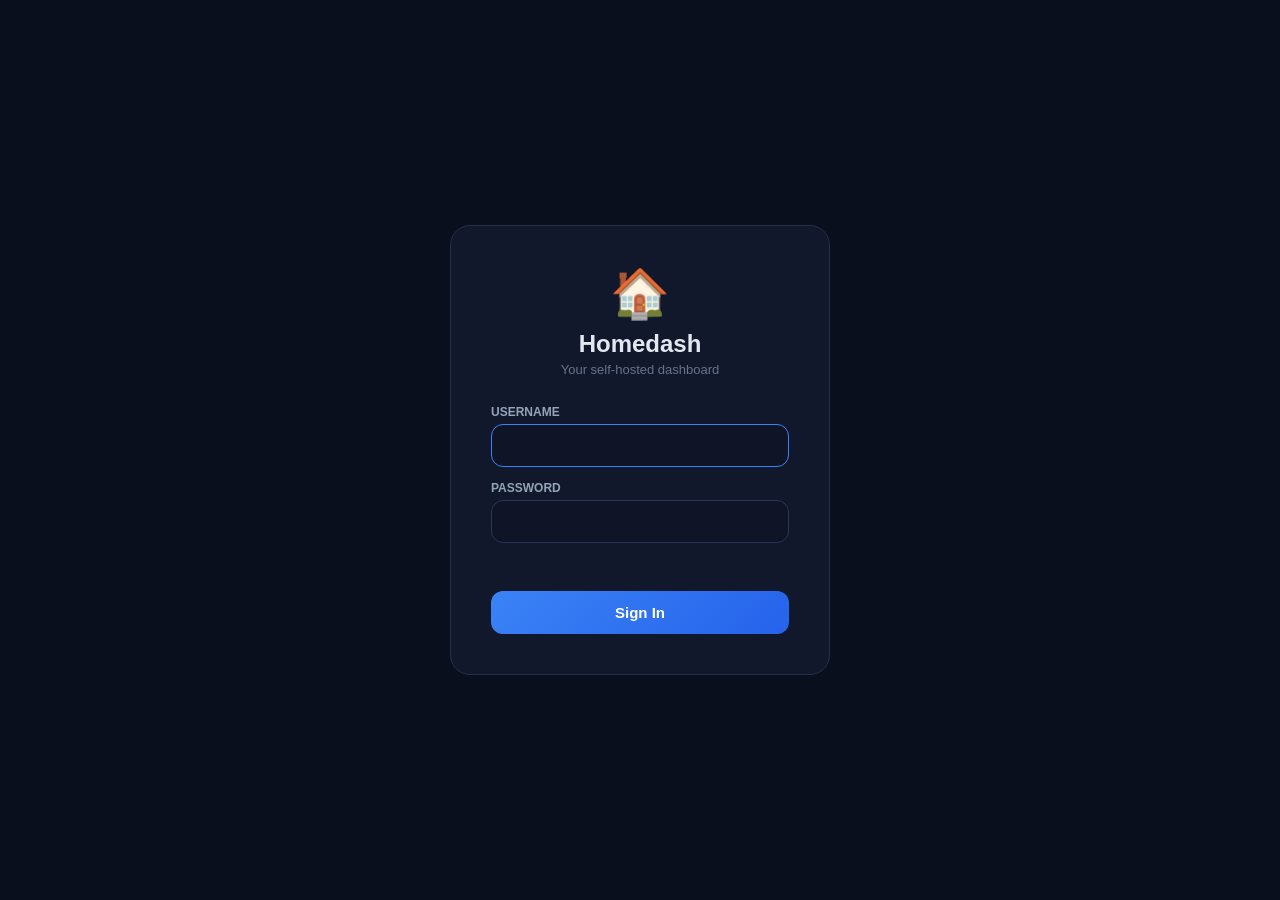
==== static/login.html @ 4eaf0ca2 "v0.1.0 - Initial release - Dashboard with service cards grouped by category - Auto-discovery: Docker" ====
<!DOCTYPE html>
<html lang="en">
<head>
<meta charset="UTF-8"><meta name="viewport" content="width=device-width,initial-scale=1">
<title>Homedash — Login</title>
<link rel="icon" href="/static/favicon.svg">
<style>
*{margin:0;padding:0;box-sizing:border-box}
body{min-height:100vh;display:flex;align-items:center;justify-content:center;background:#0a0f1e;font-family:-apple-system,BlinkMacSystemFont,'Segoe UI',Roboto,sans-serif;color:#e2e8f0}
.login-box{background:#11182b;border:1px solid #24304d;border-radius:20px;padding:40px;width:min(380px,90%);text-align:center}
.logo{font-size:48px;margin-bottom:8px}
h1{font-size:24px;font-weight:700;margin-bottom:4px}
.subtitle{color:#64748b;font-size:13px;margin-bottom:28px}
.form{display:grid;gap:14px;text-align:left}
label{display:grid;gap:5px;font-size:12px;color:#94a3b8;text-transform:uppercase;font-weight:600}
input{background:#0f1527;border:1px solid #2a3654;border-radius:12px;padding:12px 14px;color:#eef2ff;font-size:15px;outline:none;transition:border .2s}
input:focus{border-color:#3b82f6}
button{background:linear-gradient(135deg,#3b82f6,#2563eb);color:#fff;border:0;border-radius:12px;padding:13px;font-size:15px;font-weight:600;cursor:pointer;transition:opacity .2s}
button:hover{opacity:.9}
.error{color:#fca5a5;font-size:13px;min-height:20px}
</style>
</head>
<body>
<div class="login-box">
  <div class="logo">🏠</div>
  <h1>Homedash</h1>
  <p class="subtitle">Your self-hosted dashboard</p>
  <form class="form" id="login-form">
    <label>Username<input id="username" required autofocus /></label>
    <label>Password<input id="password" type="password" required /></label>
    <div class="error" id="error"></div>
    <button type="submit">Sign In</button>
  </form>
</div>
<script>
document.getElementById('login-form').addEventListener('submit', async (e) => {
  e.preventDefault();
  const res = await fetch('/api/login', {method:'POST', headers:{'Content-Type':'application/json'}, body:JSON.stringify({username:document.getElementById('username').value, password:document.getElementById('password').value})});
  if (!res.ok) { document.getElementById('error').textContent = 'Invalid credentials'; return; }
  const data = await res.json();
  localStorage.setItem('homedash_token', data.token);
  location.href = '/';
});
if (localStorage.getItem('homedash_token')) location.href = '/';
</script>
</body>
</html>
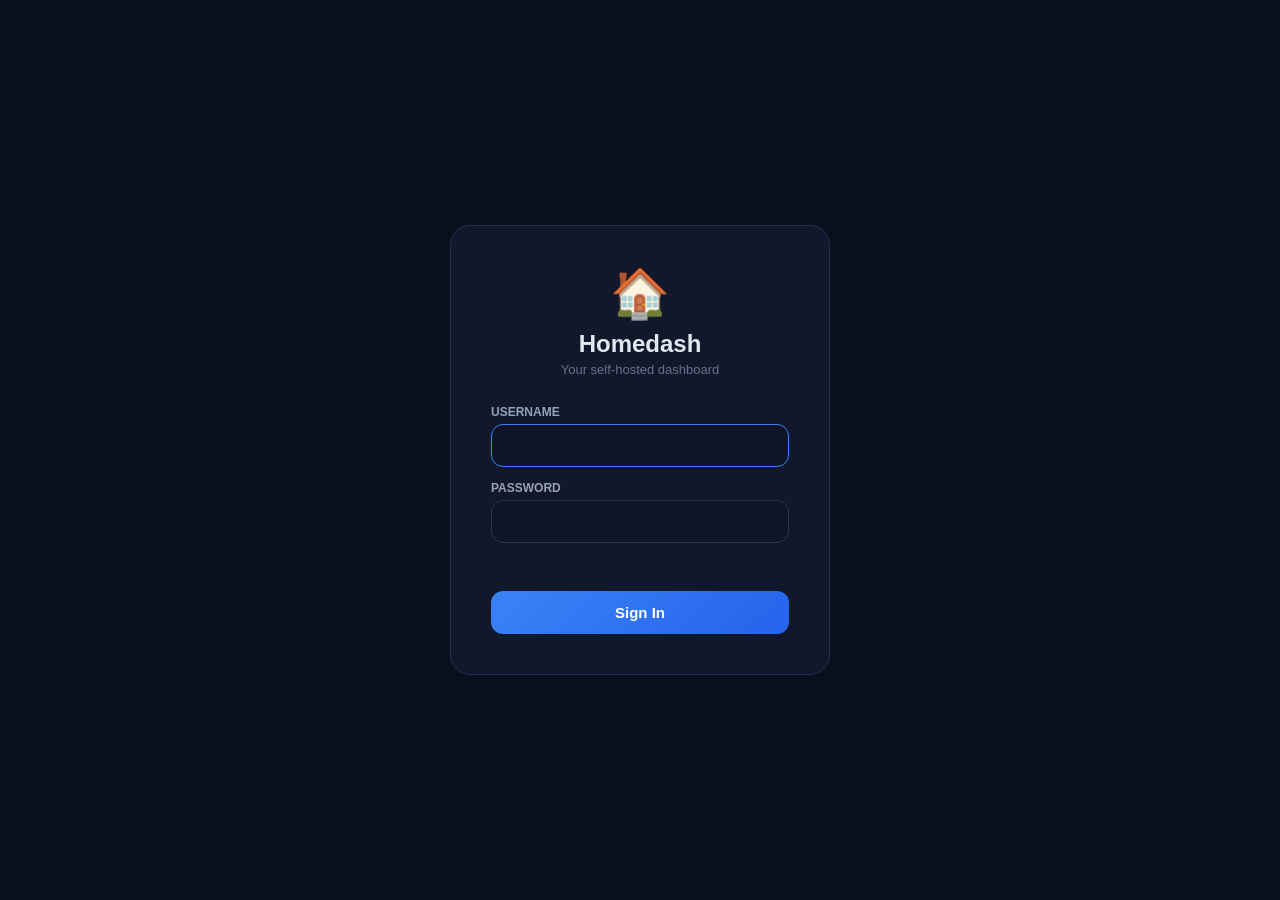
==== commit 091a3530: "feat(security): harden auth and integration secrets" ====
--- a/static/login.html
+++ b/static/login.html
@@ -35,13 +35,11 @@
 <script>
 document.getElementById('login-form').addEventListener('submit', async (e) => {
   e.preventDefault();
-  const res = await fetch('/api/login', {method:'POST', headers:{'Content-Type':'application/json'}, body:JSON.stringify({username:document.getElementById('username').value, password:document.getElementById('password').value})});
+  const res = await fetch('/api/login', {method:'POST', credentials:'same-origin', headers:{'Content-Type':'application/json'}, body:JSON.stringify({username:document.getElementById('username').value, password:document.getElementById('password').value})});
   if (!res.ok) { document.getElementById('error').textContent = 'Invalid credentials'; return; }
   const data = await res.json();
-  localStorage.setItem('homedash_token', data.token);
   location.href = '/';
 });
-if (localStorage.getItem('homedash_token')) location.href = '/';
 </script>
 </body>
 </html>
